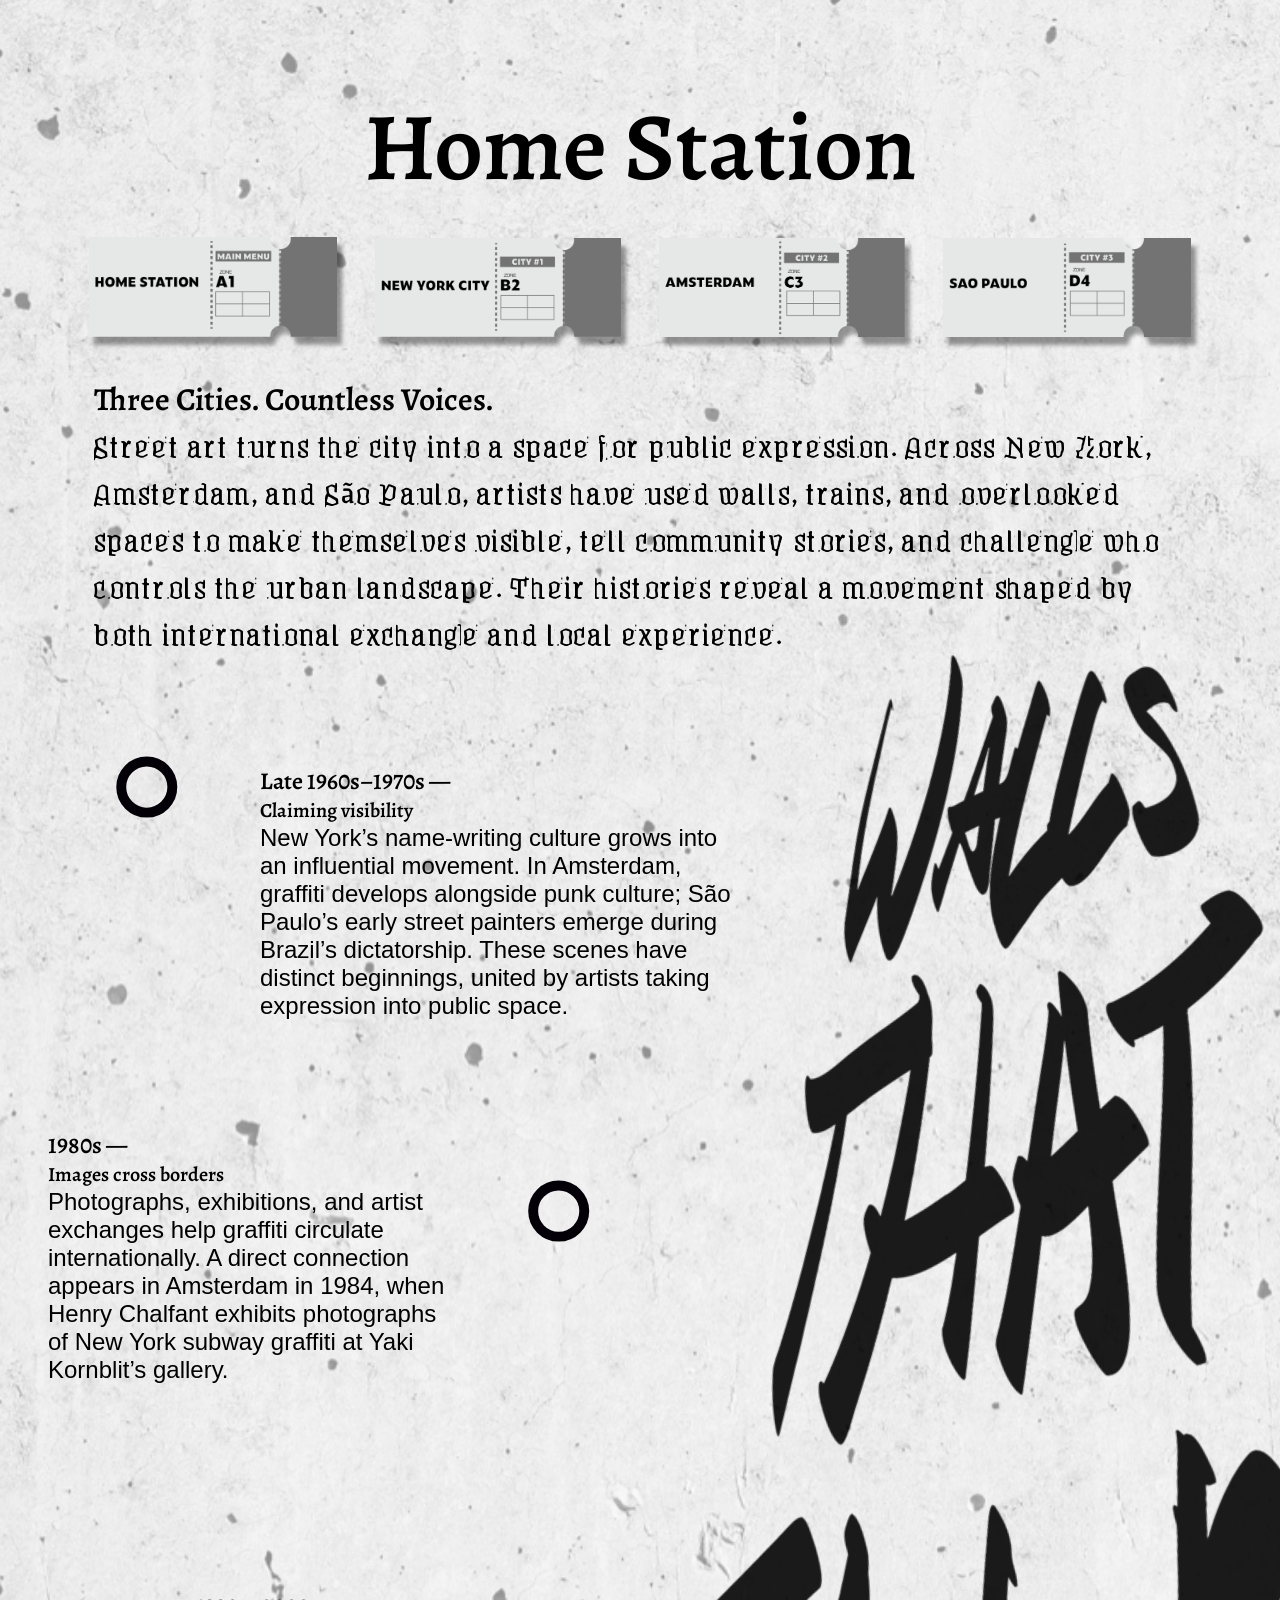
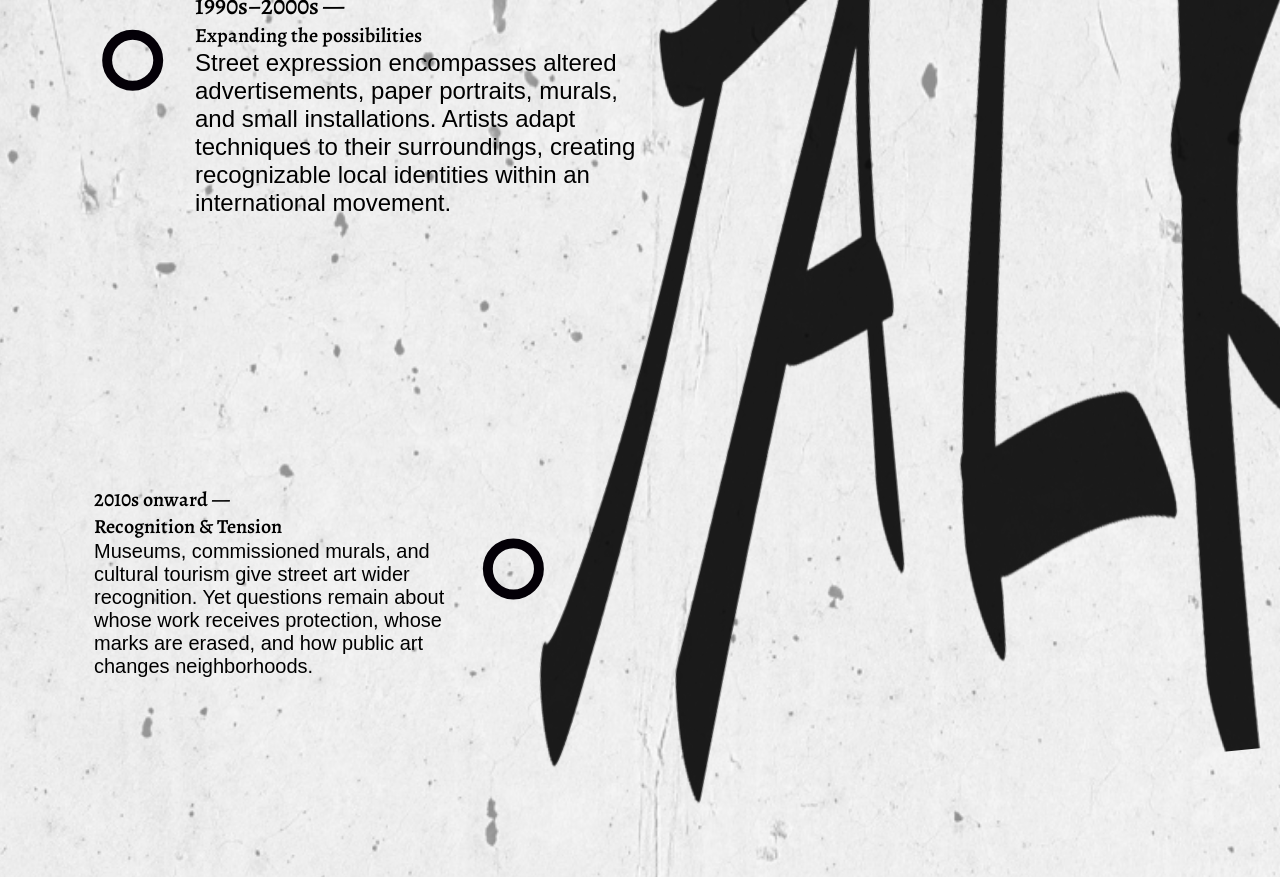
==== index.html @ 183550a3 "Walls That Talk site Four pages built from the Figma design (Home Station, New York City, Amsterdam," ====
<!DOCTYPE html>
<html lang="en">
<head>
<meta charset="UTF-8">
<meta name="viewport" content="width=device-width, initial-scale=1.0">
<title>Home Station — Walls That Talk</title>
<meta name="description" content="Walls That Talk — street art histories across New York, Amsterdam, and São Paulo.">
<script>try{if(sessionStorage.getItem("wtt-arrive"))document.documentElement.classList.add("wtt-arriving")}catch(e){}</script>
<link rel="preconnect" href="https://fonts.googleapis.com">
<link rel="preconnect" href="https://fonts.gstatic.com" crossorigin>
<link href="https://fonts.googleapis.com/css2?family=Alegreya:wght@600&family=Grenze+Gotisch&display=swap" rel="stylesheet">
<link rel="stylesheet" href="wtt.css?v=6">
</head>
<body>


<main class="wtt-canvas wtt-page--home" style="--frame-h:2477">
  <img class="wtt-bg" src="images/concrete.jpg" alt="">

  <div class="wtt-tag" style="--x:-62;--y:593.13" aria-hidden="true">
    <img src="images/walls-that-talk.png" alt="">
  </div>

  <h1 class="wtt-title" style="--y:81">Home Station</h1>

  <nav class="wtt-tickets" style="--y:219;--shadow:5px 8px 2px rgba(0,0,0,.39)" aria-label="Stations">
    <ol class="wtt-ticket-list">
      <li><a href="index.html" aria-current="page"><img src="images/ticket-1.png" alt="Home Station — A1" width="248" height="100"></a></li>
      <li><a href="new-york.html"><img src="images/ticket-3.png" alt="New York City — City #1, B2" width="248" height="100"></a></li>
      <li><a href="amsterdam.html"><img src="images/ticket-2.png" alt="Amsterdam — City #2, C3" width="248" height="100"></a></li>
      <li><a href="sao-paulo.html"><img src="images/ticket-4.png" alt="Sao Paulo — City #3, D4" width="248" height="100"></a></li>
    </ol>
  </nav>

  <section class="wtt-intro">
    <h2>Three Cities. Countless Voices.</h2>
    <p>Street art turns the city into a space for public expression. Across New York, Amsterdam, and São Paulo, artists have used walls, trains, and overlooked spaces to make themselves visible, tell community stories, and challenge who controls the urban landscape. Their histories reveal a movement shaped by both international exchange and local experience.</p>
  </section>

  <div class="wtt-timeline-anim wtt-pos" style="--x:-651;--y:738.7;--w:2721" aria-hidden="true"></div>

  <article class="wtt-event wtt-pos" style="--x:260;--y:765;--w:490">
    <h3>Late 1960s–1970s —</h3>
    <h4>Claiming visibility</h4>
    <p>New York’s name-writing culture grows into an influential movement. In Amsterdam, graffiti develops alongside punk culture; São Paulo’s early street painters emerge during Brazil’s dictatorship. These scenes have distinct beginnings, united by artists taking expression into public space.</p>
  </article>

  <article class="wtt-event wtt-pos" style="--x:48;--y:1129;--w:401">
    <h3>1980s —</h3>
    <h4>Images cross borders</h4>
    <p>Photographs, exhibitions, and artist exchanges help graffiti circulate internationally. A direct connection appears in Amsterdam in 1984, when Henry Chalfant exhibits photographs of New York subway graffiti at Yaki Kornblit’s gallery.</p>
  </article>

  <article class="wtt-event wtt-pos" style="--x:195;--y:1590;--w:445">
    <h3>1990s–2000s —</h3>
    <h4>Expanding the possibilities</h4>
    <p>Street expression encompasses altered advertisements, paper portraits, murals, and small installations. Artists adapt techniques to their surroundings, creating recognizable local identities within an international movement.</p>
  </article>

  <article class="wtt-event wtt-pos" style="--x:94;--y:2086;--w:355;--h3:20;--p:20">
    <h3>2010s onward —</h3>
    <h4>Recognition &amp; Tension</h4>
    <p>Museums, commissioned murals, and cultural tourism give street art wider recognition. Yet questions remain about whose work receives protection, whose marks are erased, and how public art changes neighborhoods.</p>
  </article>
</main>

<script src="vendor/lottie.min.js"></script>
<script src="wtt.js?v=1"></script>
</body>
</html>
---- wtt.css ----
/* ==========================================================
   Walls That Talk — a three-city street art site
   Built from the Figma file. On wide screens each page is laid
   out on the 1280px design frame and scales with the window;
   on phones the same content reflows into a readable column.
   ========================================================== */

@font-face {
  font-family: "Gevinson Gothic Study";
  src: local("Gevinson Gothic Study"), local("GevinsonGothicStudy-Regular"),
       url("fonts/GevinsonGothicStudy-Regular.ttf") format("truetype");
  font-display: swap;
}

/* Idiqlat where it's installed (it's an optional macOS font); the face is declared
   at 600 so the Alegreya SemiBold fallback matches the Figma weight elsewhere */
@font-face {
  font-family: "WTT Display";
  src: local("Idiqlat"), local("Idiqlat-Regular");
  font-weight: 600;
}

:root {
  --wtt-ink: #000;
  --wtt-display: "WTT Display", "Alegreya", Georgia, serif;
  --wtt-gothic: "Gevinson Gothic Study", "Grenze Gotisch", serif;
  --wtt-sans: Helvetica, Arial, sans-serif;
}

*, *::before, *::after { box-sizing: border-box; }

html { -webkit-text-size-adjust: 100%; }

body {
  margin: 0;
  color: var(--wtt-ink);
  font-family: var(--wtt-sans);
  background: #fff;
  overflow-x: hidden;
}

.wtt-back {
  position: fixed;
  top: 0.75rem;
  left: 0.75rem;
  z-index: 10;
  padding: 0.4rem 0.7rem;
  background: rgba(255, 255, 255, 0.85);
  font: 700 0.72rem/1 var(--wtt-sans);
  letter-spacing: 0.08em;
  text-transform: uppercase;
  text-decoration: none;
  color: inherit;
}
.wtt-back:hover, .wtt-back:focus-visible { text-decoration: underline; }

/* ---------- Design frame ---------- */

/* 1 design px = var(--u); positions come from the Figma frame */
.wtt-canvas {
  --u: calc(100cqw / 1280);
  container-type: inline-size;
  position: relative;
  width: 100%;
  max-width: 1280px;
  margin: 0 auto;
  aspect-ratio: 1280 / var(--frame-h);
  overflow: hidden;
  background: #fff;
}

.wtt-canvas > * { position: absolute; margin: 0; }

.wtt-pos {
  left: calc(var(--x) * var(--u));
  top: calc(var(--y) * var(--u));
  width: calc(var(--w) * var(--u));
}

/* Concrete photo behind Home (opacity matches Figma) */
.wtt-bg {
  left: calc(-824 * var(--u));
  top: calc(-232 * var(--u));
  width: calc(4096 * var(--u));
  height: calc(2731 * var(--u));
  object-fit: cover;
  opacity: 0.46;
  pointer-events: none;
}

/* NYC: the same photo turned portrait, with the graffiti wall darkened in */
.wtt-bg--nyc {
  left: calc(-200 * var(--u));
  top: calc(1.15 * var(--u));
  width: calc(1638 * var(--u));
  height: calc(2456.7 * var(--u));
  opacity: 1;
  overflow: hidden;
}
.wtt-bg--nyc img {
  position: absolute;
  left: 50%;
  top: 50%;
  width: calc(2456.7 * var(--u));
  height: calc(1638 * var(--u));
  object-fit: cover;
  transform: translate(-50%, -50%) rotate(90deg);
}

.wtt-graffiti {
  left: calc(-163 * var(--u));
  top: calc(-16.25 * var(--u));
  width: calc(1643 * var(--u));
  height: calc(2539.5 * var(--u));
  object-fit: cover;
  mix-blend-mode: darken;
  opacity: 0.37;
  pointer-events: none;
}

.wtt-title {
  left: calc(62 * var(--u));
  right: calc(62 * var(--u));
  top: calc(var(--y) * var(--u));
  font: 600 calc(96 * var(--u))/normal var(--wtt-display);
  text-align: center;
}

/* ---------- Ticket navigation ---------- */

.wtt-tickets {
  left: calc(89 * var(--u));
  right: calc(89 * var(--u));
  top: calc(var(--y) * var(--u));
  filter: drop-shadow(var(--shadow));
}
.wtt-ticket-list {
  display: flex;
  justify-content: center;
  align-items: center;
  gap: calc(38 * var(--u));
  margin: 0;
  padding: calc(18 * var(--u)) 0;
  list-style: none;
}
.wtt-ticket-list li { display: block; }
.wtt-tickets a { display: block; transition: transform 0.2s ease; }
.wtt-tickets a:hover, .wtt-tickets a:focus-visible { transform: translateY(-4px); }
.wtt-tickets a:focus-visible { outline: 3px solid #a0f; outline-offset: 3px; }
.wtt-tickets img { display: block; width: calc(248 * var(--u)); height: calc(100 * var(--u)); object-fit: cover; }
.wtt-ticket-list li:nth-child(2) img,
.wtt-ticket-list li:nth-child(3) img { width: calc(246 * var(--u)); height: calc(99 * var(--u)); }
.wtt-ticket-list li:nth-child(4) img { height: calc(99 * var(--u)); }

/* ---------- Copy ---------- */

.wtt-intro {
  left: calc(94 * var(--u));
  right: calc(89 * var(--u));
  top: calc(377 * var(--u));
}
.wtt-intro h2 { margin: 0; font: 600 calc(32 * var(--u))/normal var(--wtt-display); }
.wtt-intro p { margin: 0; font: 400 calc(32 * var(--u))/normal var(--wtt-gothic); }

.wtt-event h3,
.wtt-event h4 { margin: 0; font: 600 calc(var(--h3, 24) * var(--u))/normal var(--wtt-display); }
.wtt-event h4 { font-size: calc(var(--h4, 20) * var(--u)); }
.wtt-event p { margin: 0; font: 400 calc(var(--p, 24) * var(--u))/normal var(--wtt-sans); }

.wtt-page--nyc .wtt-event { --h3: 48; --h4: 40; }
.wtt-page--nyc .wtt-event p { font-weight: 700; }

/* ---------- Timeline (Line moving.json, scrubbed by scroll) ---------- */

.wtt-timeline-anim { aspect-ratio: 1920 / 1080; pointer-events: none; }
.wtt-timeline-anim svg { display: block; }

/* ---------- Page change (train.json) ---------- */

.wtt-train {
  position: fixed;
  inset: 0;
  z-index: 100;
  pointer-events: none;
}
.wtt-train svg { display: block; }
.wtt-arriving .wtt-canvas, .wtt-arriving .wtt-back { visibility: hidden; }

/* ---------- "Walls That Talk" lettering ---------- */

/* Box from Figma (1512.49 × 1868.35); artwork turned -5.61° inside it */
.wtt-tag {
  left: calc(var(--x) * var(--u));
  top: calc(var(--y) * var(--u));
  width: calc(1512.49 * var(--u));
  height: calc(1868.35 * var(--u));
  pointer-events: none;
}
.wtt-tag img {
  position: absolute;
  left: 50%;
  top: 50%;
  width: calc(1348.3 * var(--u));
  height: calc(1744.8 * var(--u));
  object-fit: cover;
  opacity: 0.89;
  transform: translate(-50%, -50%) rotate(-5.61deg);
}

/* Stacking order follows the Figma layers */
.wtt-bg, .wtt-graffiti { z-index: 0; }
.wtt-tag { z-index: 1; }
.wtt-timeline-anim, .wtt-event, .wtt-intro, .wtt-title, .wtt-tickets { z-index: 2; }

/* ---------- Phones: reflow into a column ---------- */

@media (max-width: 760px) {
  .wtt-canvas {
    --u: 1px;
    aspect-ratio: auto;
    min-height: 100vh;
    padding: 3.25rem 1rem 4rem;
    display: flex;
    flex-direction: column;
  }
  .wtt-title { order: -1; }
  .wtt-back { position: absolute; }
  .wtt-canvas > * { position: relative; left: auto; right: auto; top: auto; width: auto; }

  .wtt-bg, .wtt-bg--nyc, .wtt-graffiti, .wtt-tag { position: absolute; }
  .wtt-bg, .wtt-graffiti { inset: 0; width: 100%; height: 100%; }
  .wtt-bg--nyc { inset: 0; width: 100%; height: 100%; }
  .wtt-bg--nyc img { width: 100%; height: 100%; transform: none; left: 0; top: 0; }

  .wtt-title { font-size: 2.6rem; margin-bottom: 0.75rem; }

  .wtt-ticket-list {
    display: grid;
    grid-template-columns: repeat(2, minmax(0, 1fr));
    gap: 0.75rem;
    padding: 0;
  }
  .wtt-tickets img,
  .wtt-ticket-list li:nth-child(n) img { width: 100%; height: auto; aspect-ratio: 248 / 100; }

  .wtt-intro { margin: 1.75rem 0 2.25rem; }
  .wtt-page--nyc .wtt-tickets { margin-bottom: 2.25rem; }
  .wtt-intro h2 { font-size: 1.35rem; }
  .wtt-intro p { font-size: 1.15rem; }

  .wtt-timeline-anim, .wtt-desk { display: none; }

  .wtt-event {
    margin: 0 0 1.75rem 1.9rem;
    padding: 0.85rem 1rem;
    background: rgba(255, 255, 255, 0.78);
  }
  .wtt-event::before {
    content: "";
    position: absolute;
    top: 0.9rem;
    left: -1.9rem;
    width: 20px;
    height: 20px;
    border-radius: 50%;
    background: #a0f;
  }
  .wtt-event::after {
    content: "";
    position: absolute;
    top: 0.9rem;
    bottom: -2.65rem;
    left: calc(-1.9rem + 8px);
    width: 4px;
    background: #b300ff;
    z-index: -1;
  }
  .wtt-event:last-of-type::after { display: none; }
  .wtt-event h3, .wtt-page--nyc .wtt-event h3 { font-size: 1.3rem; }
  .wtt-event h4, .wtt-page--nyc .wtt-event h4 { font-size: 1.1rem; }
  .wtt-event p, .wtt-page--nyc .wtt-event p { font-size: 1rem; }

  .wtt-tag { top: 18rem; left: 30%; width: 90vw; height: 112vw; opacity: 0.3; }
  .wtt-tag img { width: 80vw; height: 103vw; }
  .wtt-page--plain .wtt-tag { position: relative; left: 0; top: auto; width: 100%; height: 125vw; margin-top: 1rem; opacity: 1; }
  .wtt-page--plain .wtt-tag img { width: 89%; height: 115vw; }
}

@media (prefers-reduced-motion: reduce) {
  .wtt-tickets a { transition: none; }
}

/* The `font` shorthand resets numerals, so ask for lining figures afterwards */
.wtt-title, .wtt-intro h2, .wtt-event h3, .wtt-event h4 { font-variant-numeric: lining-nums; }
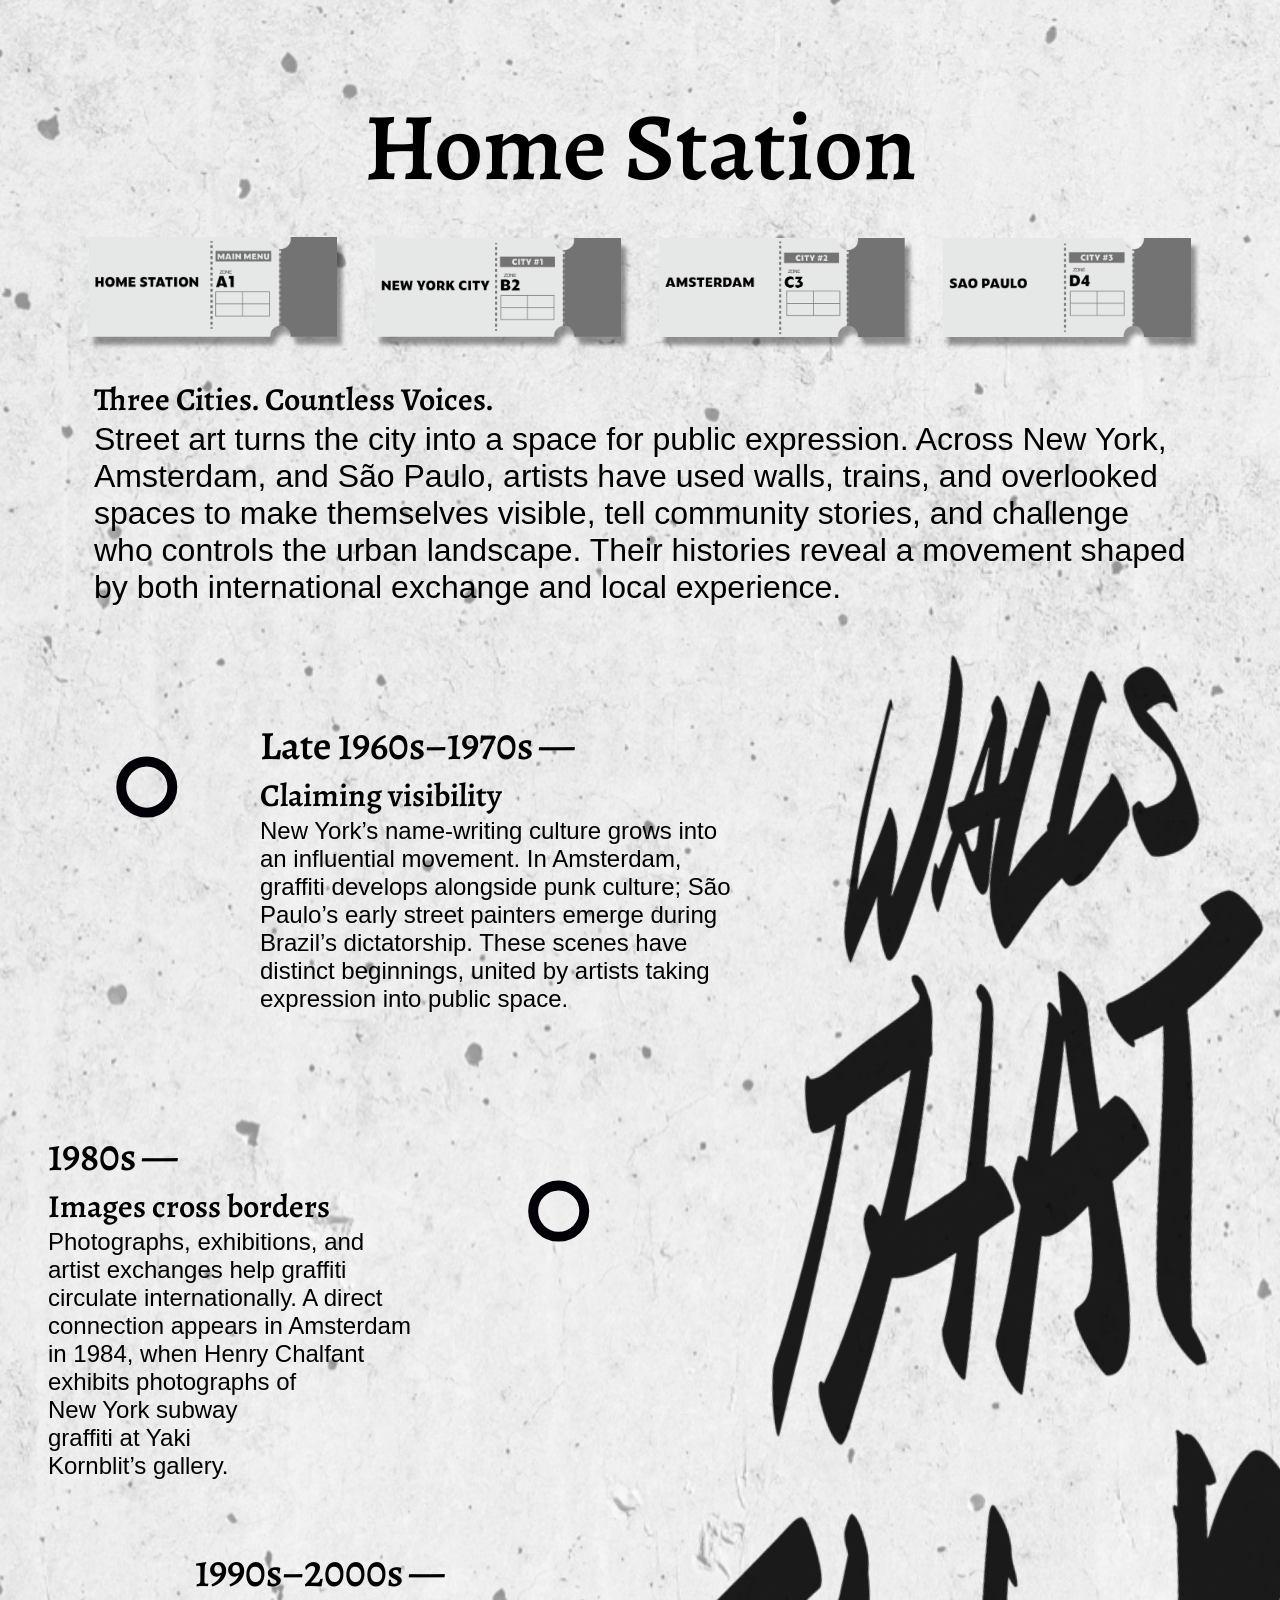
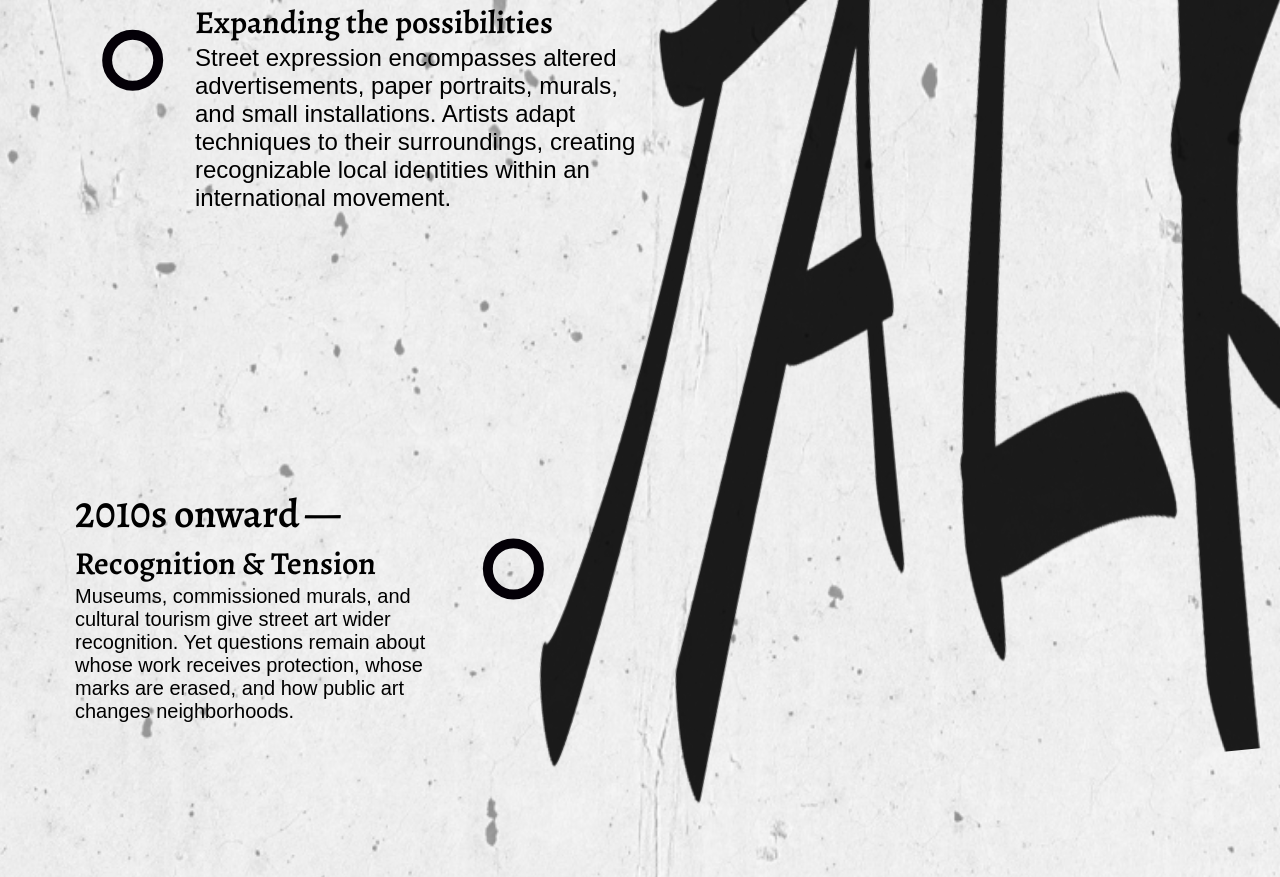
==== commit 71be54a0: "Apply latest Figma edits to Home, New York and Sao Paulo Co-Authored-By: Claude Opus 5.5 <noreply@an" ====
--- a/index.html
+++ b/index.html
@@ -9,7 +9,7 @@
 <link rel="preconnect" href="https://fonts.googleapis.com">
 <link rel="preconnect" href="https://fonts.gstatic.com" crossorigin>
 <link href="https://fonts.googleapis.com/css2?family=Alegreya:wght@600&family=Grenze+Gotisch&display=swap" rel="stylesheet">
-<link rel="stylesheet" href="wtt.css?v=6">
+<link rel="stylesheet" href="wtt.css?v=11">
 </head>
 <body>
 
@@ -39,25 +39,25 @@
 
   <div class="wtt-timeline-anim wtt-pos" style="--x:-651;--y:738.7;--w:2721" aria-hidden="true"></div>
 
-  <article class="wtt-event wtt-pos" style="--x:260;--y:765;--w:490">
+  <article class="wtt-event wtt-pos" style="--x:260;--y:718;--w:490">
     <h3>Late 1960s–1970s —</h3>
     <h4>Claiming visibility</h4>
     <p>New York’s name-writing culture grows into an influential movement. In Amsterdam, graffiti develops alongside punk culture; São Paulo’s early street painters emerge during Brazil’s dictatorship. These scenes have distinct beginnings, united by artists taking expression into public space.</p>
   </article>
 
-  <article class="wtt-event wtt-pos" style="--x:48;--y:1129;--w:401">
+  <article class="wtt-event wtt-pos" style="--x:48;--y:1129;--w:373">
     <h3>1980s —</h3>
     <h4>Images cross borders</h4>
-    <p>Photographs, exhibitions, and artist exchanges help graffiti circulate internationally. A direct connection appears in Amsterdam in 1984, when Henry Chalfant exhibits photographs of New York subway graffiti at Yaki Kornblit’s gallery.</p>
+    <p>Photographs, exhibitions, and artist exchanges help graffiti circulate internationally. A direct connection appears in Amsterdam in 1984, when Henry Chalfant exhibits photographs of <br class="wtt-desk">New York subway<br class="wtt-desk">graffiti at Yaki <br class="wtt-desk">Kornblit’s gallery.</p>
   </article>
 
-  <article class="wtt-event wtt-pos" style="--x:195;--y:1590;--w:445">
+  <article class="wtt-event wtt-pos" style="--x:195;--y:1545;--w:445">
     <h3>1990s–2000s —</h3>
     <h4>Expanding the possibilities</h4>
     <p>Street expression encompasses altered advertisements, paper portraits, murals, and small installations. Artists adapt techniques to their surroundings, creating recognizable local identities within an international movement.</p>
   </article>
 
-  <article class="wtt-event wtt-pos" style="--x:94;--y:2086;--w:355;--h3:20;--p:20">
+  <article class="wtt-event wtt-pos" style="--x:75;--y:2086;--w:374;--p:20">
     <h3>2010s onward —</h3>
     <h4>Recognition &amp; Tension</h4>
     <p>Museums, commissioned murals, and cultural tourism give street art wider recognition. Yet questions remain about whose work receives protection, whose marks are erased, and how public art changes neighborhoods.</p>
--- a/wtt.css
+++ b/wtt.css
@@ -157,18 +157,75 @@
 .wtt-intro {
   left: calc(94 * var(--u));
   right: calc(89 * var(--u));
-  top: calc(377 * var(--u));
+  top: calc(var(--y, 377) * var(--u));
 }
 .wtt-intro h2 { margin: 0; font: 600 calc(32 * var(--u))/normal var(--wtt-display); }
-.wtt-intro p { margin: 0; font: 400 calc(32 * var(--u))/normal var(--wtt-gothic); }
+.wtt-intro p { margin: 0; font: 400 calc(32 * var(--u))/normal var(--wtt-sans); }
 
 .wtt-event h3,
-.wtt-event h4 { margin: 0; font: 600 calc(var(--h3, 24) * var(--u))/normal var(--wtt-display); }
-.wtt-event h4 { font-size: calc(var(--h4, 20) * var(--u)); }
+.wtt-event h4 { margin: 0; font: 600 calc(var(--h3, 40) * var(--u))/normal var(--wtt-display); }
+.wtt-event h4 { font-size: calc(var(--h4, 32) * var(--u)); }
 .wtt-event p { margin: 0; font: 400 calc(var(--p, 24) * var(--u))/normal var(--wtt-sans); }
 
-.wtt-page--nyc .wtt-event { --h3: 48; --h4: 40; }
-.wtt-page--nyc .wtt-event p { font-weight: 700; }
+.wtt-page--nyc .wtt-event,
+.wtt-page--city .wtt-event { --h3: 48; --h4: 40; }
+.wtt-page--nyc .wtt-event p,
+.wtt-page--city .wtt-event p { font-weight: 700; }
+/* A blank line between the subheading and the paragraph (as in Figma) */
+.wtt-event--spaced p { margin-top: calc(28 * var(--u)); }
+
+/* Amsterdam / São Paulo intro and closing: large serif heading, plain sans body */
+.wtt-intro--city h2 { font-size: calc(64 * var(--u)); }
+.wtt-intro--city p { font: 400 calc(40 * var(--u))/normal var(--wtt-sans); }
+
+/* ---------- Photo on a timeline stop (hover or focus the dot) ---------- */
+
+/* Sits over the animated dot; offsets are from the event's top-left in design px */
+.wtt-event:has(.wtt-stop) { z-index: 3; }
+.wtt-stop {
+  position: absolute;
+  left: calc(var(--dot-x, -121) * var(--u));
+  top: calc(var(--dot-y, 37) * var(--u));
+  width: calc(48 * var(--u));
+  height: calc(48 * var(--u));
+  padding: 0;
+  border: 0;
+  border-radius: 50%;
+  background: transparent;
+  cursor: pointer;
+}
+.wtt-stop:focus-visible { outline: 3px solid #a0f; outline-offset: 4px; }
+
+.wtt-stop-photo {
+  position: absolute;
+  left: calc(100% + 18 * var(--u));
+  top: 0;
+  display: block;
+  width: calc(440 * var(--u));
+  padding: calc(10 * var(--u));
+  background: #fff;
+  box-shadow: 6px 10px 2px rgba(0, 0, 0, 0.25);
+  text-align: left;
+  opacity: 0;
+  visibility: hidden;
+  transform: rotate(-2deg) scale(0.94);
+  transform-origin: left top;
+  transition: opacity 0.2s ease, transform 0.2s ease, visibility 0.2s;
+  pointer-events: none;
+}
+.wtt-stop-photo img { display: block; width: 100%; height: auto; }
+.wtt-stop-caption {
+  display: block;
+  margin-top: calc(8 * var(--u));
+  font: 600 calc(20 * var(--u))/1.2 var(--wtt-display);
+  color: #000;
+}
+.wtt-stop:hover .wtt-stop-photo,
+.wtt-stop:focus .wtt-stop-photo {
+  opacity: 1;
+  visibility: visible;
+  transform: rotate(-2deg);
+}
 
 /* ---------- Timeline (Line moving.json, scrubbed by scroll) ---------- */
 
@@ -276,9 +333,25 @@
     z-index: -1;
   }
   .wtt-event:last-of-type::after { display: none; }
-  .wtt-event h3, .wtt-page--nyc .wtt-event h3 { font-size: 1.3rem; }
-  .wtt-event h4, .wtt-page--nyc .wtt-event h4 { font-size: 1.1rem; }
-  .wtt-event p, .wtt-page--nyc .wtt-event p { font-size: 1rem; }
+  .wtt-event h3, .wtt-page--nyc .wtt-event h3, .wtt-page--city .wtt-event h3 { font-size: 1.3rem; }
+  .wtt-event h4, .wtt-page--nyc .wtt-event h4, .wtt-page--city .wtt-event h4 { font-size: 1.1rem; }
+  .wtt-event p, .wtt-page--nyc .wtt-event p, .wtt-page--city .wtt-event p { font-size: 1rem; }
+  .wtt-event--spaced p { margin-top: 0.5rem; }
+  .wtt-intro--city h2 { font-size: 1.6rem; }
+  .wtt-intro--city p { font-size: 1.1rem; }
+
+  /* Tap the dot: the photo opens under it, across the card */
+  .wtt-stop { left: -2.1rem; top: 0.75rem; width: 24px; height: 24px; }
+  .wtt-stop-photo,
+  .wtt-stop:hover .wtt-stop-photo,
+  .wtt-stop:focus .wtt-stop-photo {
+    left: 0;
+    top: calc(100% + 8px);
+    width: min(78vw, 320px);
+    padding: 8px;
+    transform: rotate(-1.5deg);
+  }
+  .wtt-stop-caption { margin-top: 6px; font-size: 1rem; }
 
   .wtt-tag { top: 18rem; left: 30%; width: 90vw; height: 112vw; opacity: 0.3; }
   .wtt-tag img { width: 80vw; height: 103vw; }
@@ -287,7 +360,7 @@
 }
 
 @media (prefers-reduced-motion: reduce) {
-  .wtt-tickets a { transition: none; }
+  .wtt-tickets a, .wtt-stop-photo { transition: none; }
 }
 
 /* The `font` shorthand resets numerals, so ask for lining figures afterwards */
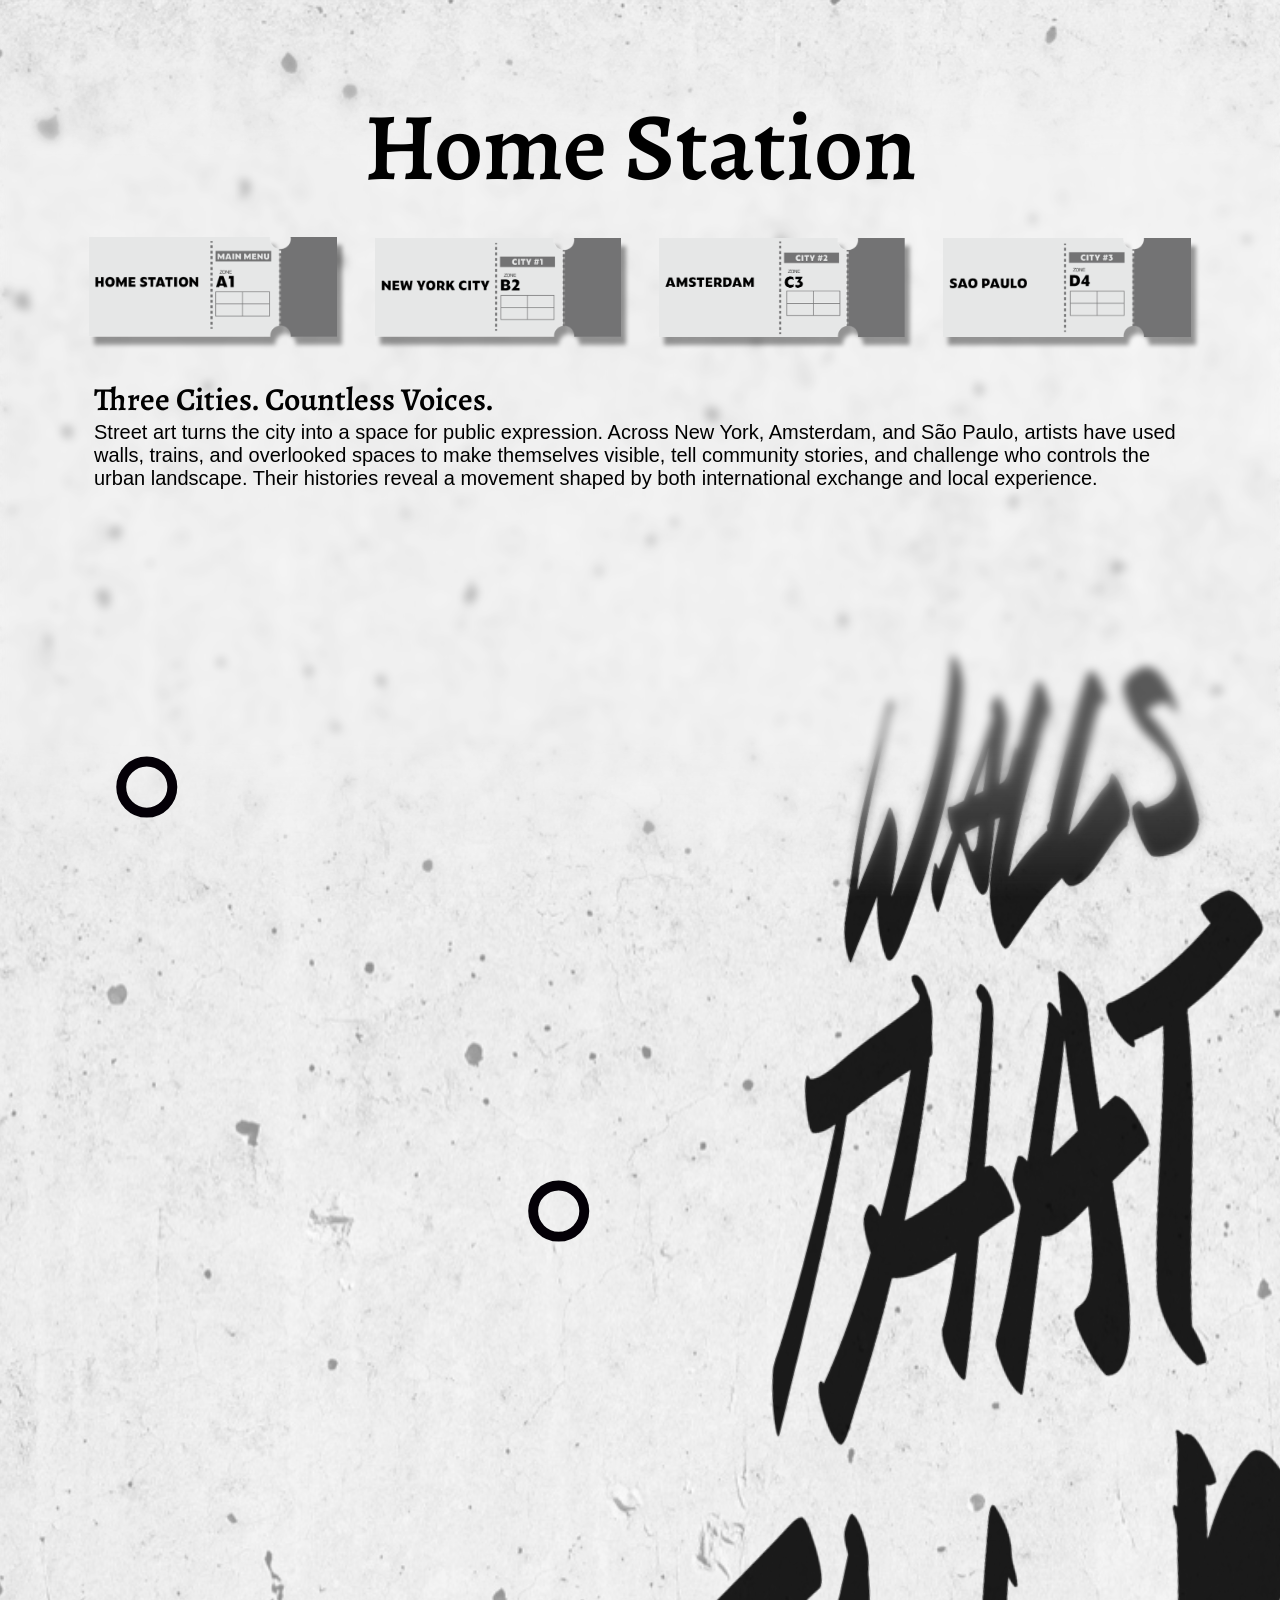
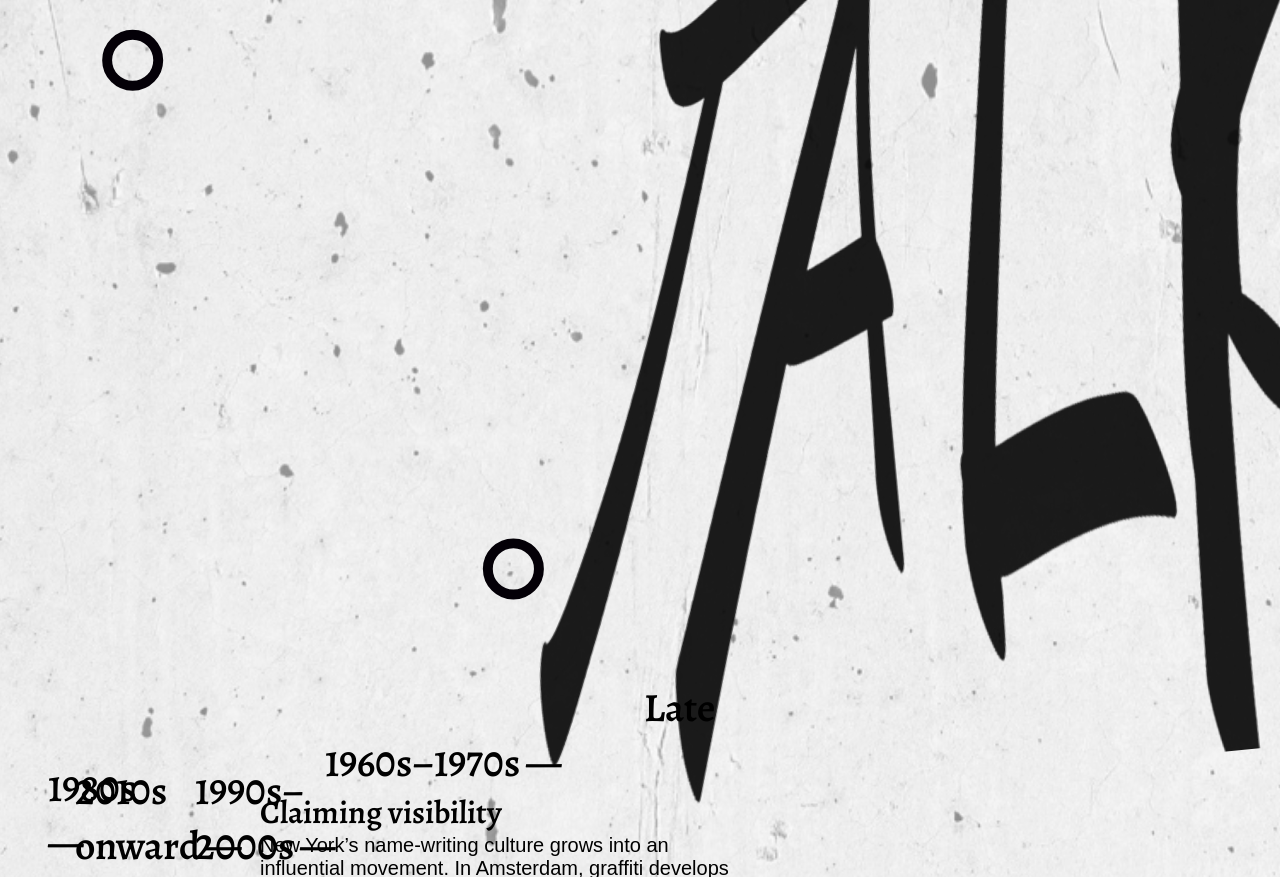
==== commit 8da083df: "Unify body text, add scrolling blur band, keep text off the line All paragraphs share one size and r" ====
--- a/index.html
+++ b/index.html
@@ -9,12 +9,13 @@
 <link rel="preconnect" href="https://fonts.googleapis.com">
 <link rel="preconnect" href="https://fonts.gstatic.com" crossorigin>
 <link href="https://fonts.googleapis.com/css2?family=Alegreya:wght@600&family=Grenze+Gotisch&display=swap" rel="stylesheet">
-<link rel="stylesheet" href="wtt.css?v=11">
+<link rel="stylesheet" href="wtt.css?v=15">
 </head>
 <body>
 
 
 <main class="wtt-canvas wtt-page--home" style="--frame-h:2477">
+  <div class="wtt-glass" aria-hidden="true"></div>
   <img class="wtt-bg" src="images/concrete.jpg" alt="">
 
   <div class="wtt-tag" style="--x:-62;--y:593.13" aria-hidden="true">
@@ -48,7 +49,7 @@
   <article class="wtt-event wtt-pos" style="--x:48;--y:1129;--w:373">
     <h3>1980s —</h3>
     <h4>Images cross borders</h4>
-    <p>Photographs, exhibitions, and artist exchanges help graffiti circulate internationally. A direct connection appears in Amsterdam in 1984, when Henry Chalfant exhibits photographs of <br class="wtt-desk">New York subway<br class="wtt-desk">graffiti at Yaki <br class="wtt-desk">Kornblit’s gallery.</p>
+    <p>Photographs, exhibitions, and artist exchanges help graffiti circulate internationally. A direct connection appears in Amsterdam in 1984, when Henry Chalfant exhibits photographs of New York subway graffiti at Yaki Kornblit’s gallery.</p>
   </article>
 
   <article class="wtt-event wtt-pos" style="--x:195;--y:1545;--w:445">
@@ -57,7 +58,7 @@
     <p>Street expression encompasses altered advertisements, paper portraits, murals, and small installations. Artists adapt techniques to their surroundings, creating recognizable local identities within an international movement.</p>
   </article>
 
-  <article class="wtt-event wtt-pos" style="--x:75;--y:2086;--w:374;--p:20">
+  <article class="wtt-event wtt-pos" style="--x:75;--y:2086;--w:374">
     <h3>2010s onward —</h3>
     <h4>Recognition &amp; Tension</h4>
     <p>Museums, commissioned murals, and cultural tourism give street art wider recognition. Yet questions remain about whose work receives protection, whose marks are erased, and how public art changes neighborhoods.</p>
@@ -65,6 +66,6 @@
 </main>
 
 <script src="vendor/lottie.min.js"></script>
-<script src="wtt.js?v=1"></script>
+<script src="wtt.js?v=3"></script>
 </body>
 </html>
--- a/wtt.css
+++ b/wtt.css
@@ -65,11 +65,27 @@
   max-width: 1280px;
   margin: 0 auto;
   aspect-ratio: 1280 / var(--frame-h);
-  overflow: hidden;
+  overflow: clip;
   background: #fff;
 }
 
 .wtt-canvas > * { position: absolute; margin: 0; }
+
+/* Soft frosted band across the page, behind the text and the line; it follows
+   the scroll (sticky) and fades out at its top and bottom edges */
+.wtt-canvas > .wtt-glass {
+  position: sticky;
+  top: 0;
+  display: block;
+  width: 100%;
+  height: 100vh;
+  background: rgba(255, 255, 255, 0.28);
+  -webkit-backdrop-filter: blur(5px);
+  backdrop-filter: blur(5px);
+  -webkit-mask-image: linear-gradient(to bottom, transparent, #000 18%, #000 82%, transparent);
+  mask-image: linear-gradient(to bottom, transparent, #000 18%, #000 82%, transparent);
+  pointer-events: none;
+}
 
 .wtt-pos {
   left: calc(var(--x) * var(--u));
@@ -160,28 +176,26 @@
   top: calc(var(--y, 377) * var(--u));
 }
 .wtt-intro h2 { margin: 0; font: 600 calc(32 * var(--u))/normal var(--wtt-display); }
-.wtt-intro p { margin: 0; font: 400 calc(32 * var(--u))/normal var(--wtt-sans); }
+/* All body text shares one size and weight */
+.wtt-intro p,
+.wtt-event p { margin: 0; font: 400 calc(20 * var(--u))/normal var(--wtt-sans); }
 
 .wtt-event h3,
 .wtt-event h4 { margin: 0; font: 600 calc(var(--h3, 40) * var(--u))/normal var(--wtt-display); }
 .wtt-event h4 { font-size: calc(var(--h4, 32) * var(--u)); }
-.wtt-event p { margin: 0; font: 400 calc(var(--p, 24) * var(--u))/normal var(--wtt-sans); }
 
 .wtt-page--nyc .wtt-event,
 .wtt-page--city .wtt-event { --h3: 48; --h4: 40; }
-.wtt-page--nyc .wtt-event p,
-.wtt-page--city .wtt-event p { font-weight: 700; }
 /* A blank line between the subheading and the paragraph (as in Figma) */
 .wtt-event--spaced p { margin-top: calc(28 * var(--u)); }
 
 /* Amsterdam / São Paulo intro and closing: large serif heading, plain sans body */
 .wtt-intro--city h2 { font-size: calc(64 * var(--u)); }
-.wtt-intro--city p { font: 400 calc(40 * var(--u))/normal var(--wtt-sans); }
 
 /* ---------- Photo on a timeline stop (hover or focus the dot) ---------- */
 
 /* Sits over the animated dot; offsets are from the event's top-left in design px */
-.wtt-event:has(.wtt-stop) { z-index: 3; }
+.wtt-event:has(.wtt-stop) { z-index: 4; }
 .wtt-stop {
   position: absolute;
   left: calc(var(--dot-x, -121) * var(--u));
@@ -267,7 +281,8 @@
 /* Stacking order follows the Figma layers */
 .wtt-bg, .wtt-graffiti { z-index: 0; }
 .wtt-tag { z-index: 1; }
-.wtt-timeline-anim, .wtt-event, .wtt-intro, .wtt-title, .wtt-tickets { z-index: 2; }
+.wtt-canvas > .wtt-glass { z-index: 2; }
+.wtt-timeline-anim, .wtt-event, .wtt-intro, .wtt-title, .wtt-tickets { z-index: 3; }
 
 /* ---------- Phones: reflow into a column ---------- */
 
@@ -303,7 +318,8 @@
   .wtt-intro { margin: 1.75rem 0 2.25rem; }
   .wtt-page--nyc .wtt-tickets { margin-bottom: 2.25rem; }
   .wtt-intro h2 { font-size: 1.35rem; }
-  .wtt-intro p { font-size: 1.15rem; }
+  .wtt-intro p { font-size: 1rem; }
+  .wtt-canvas > .wtt-glass { display: none; }
 
   .wtt-timeline-anim, .wtt-desk { display: none; }
 
@@ -338,7 +354,6 @@
   .wtt-event p, .wtt-page--nyc .wtt-event p, .wtt-page--city .wtt-event p { font-size: 1rem; }
   .wtt-event--spaced p { margin-top: 0.5rem; }
   .wtt-intro--city h2 { font-size: 1.6rem; }
-  .wtt-intro--city p { font-size: 1.1rem; }
 
   /* Tap the dot: the photo opens under it, across the card */
   .wtt-stop { left: -2.1rem; top: 0.75rem; width: 24px; height: 24px; }
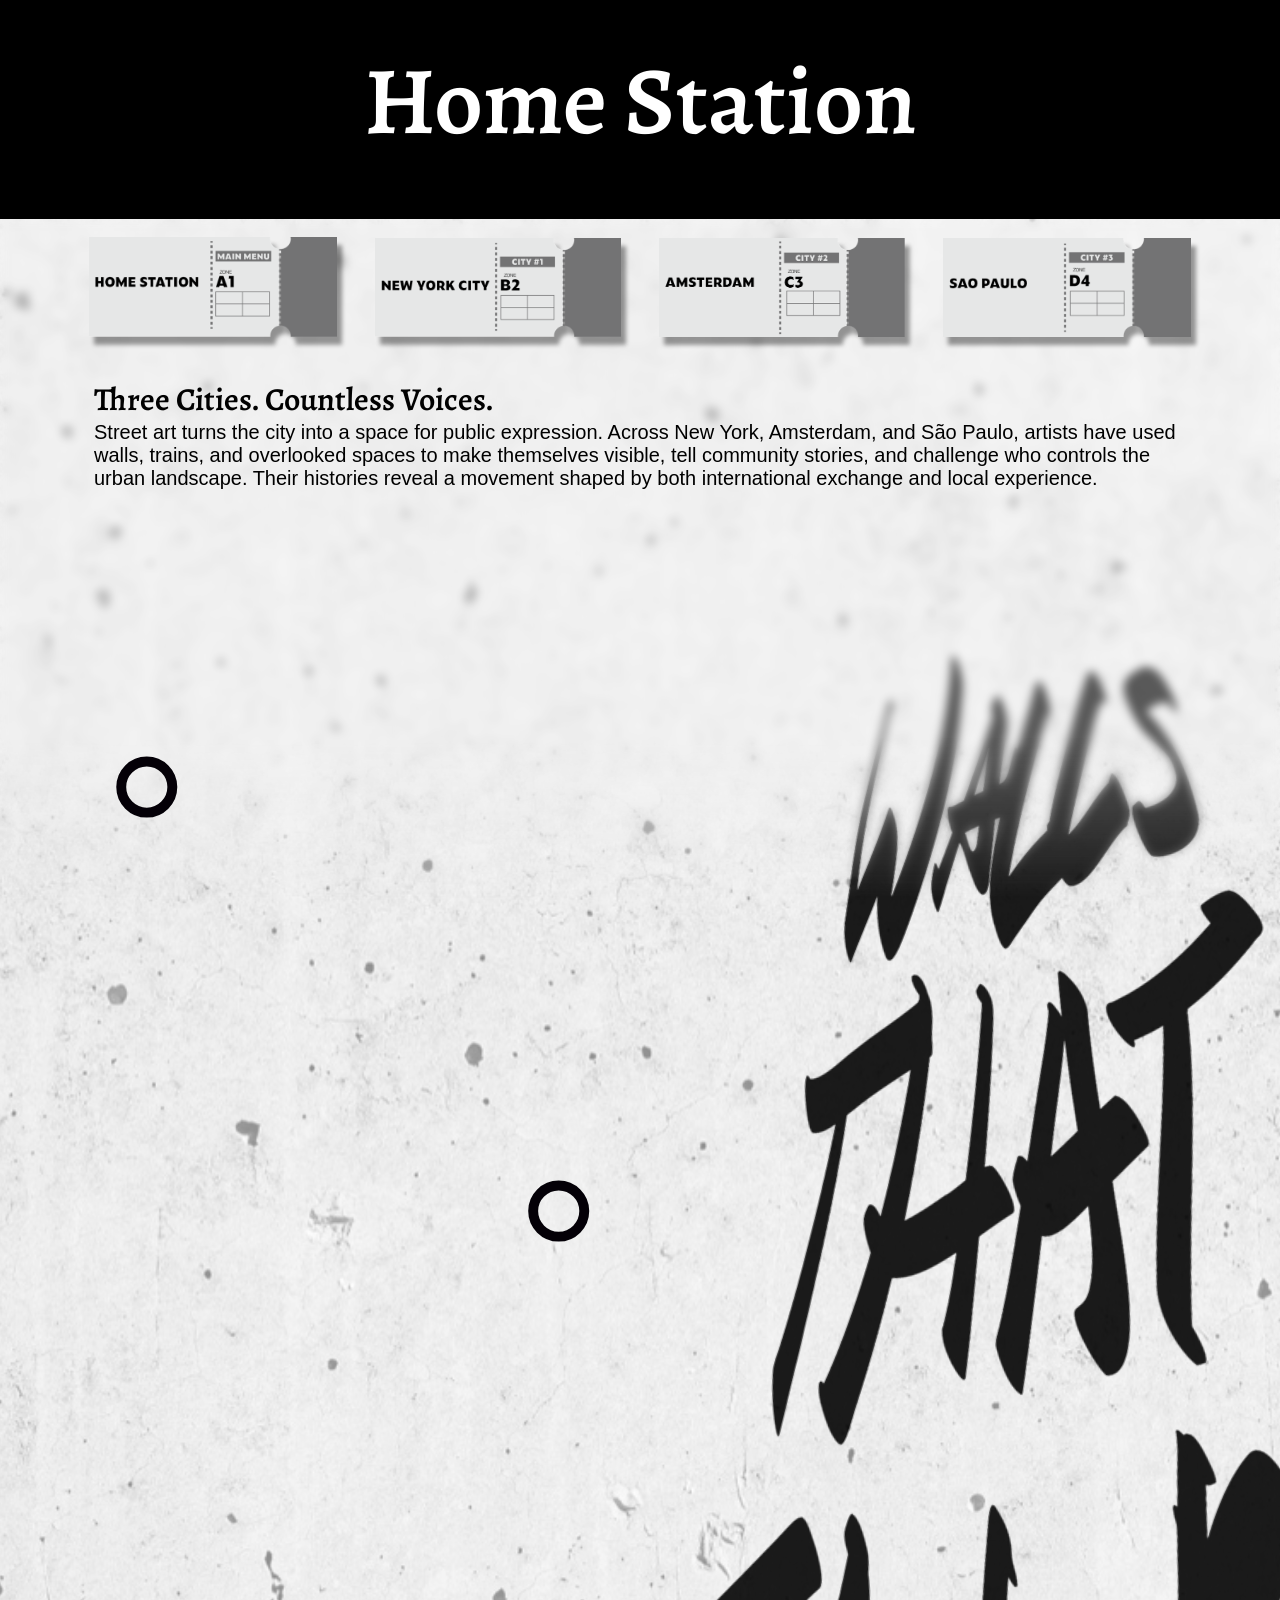
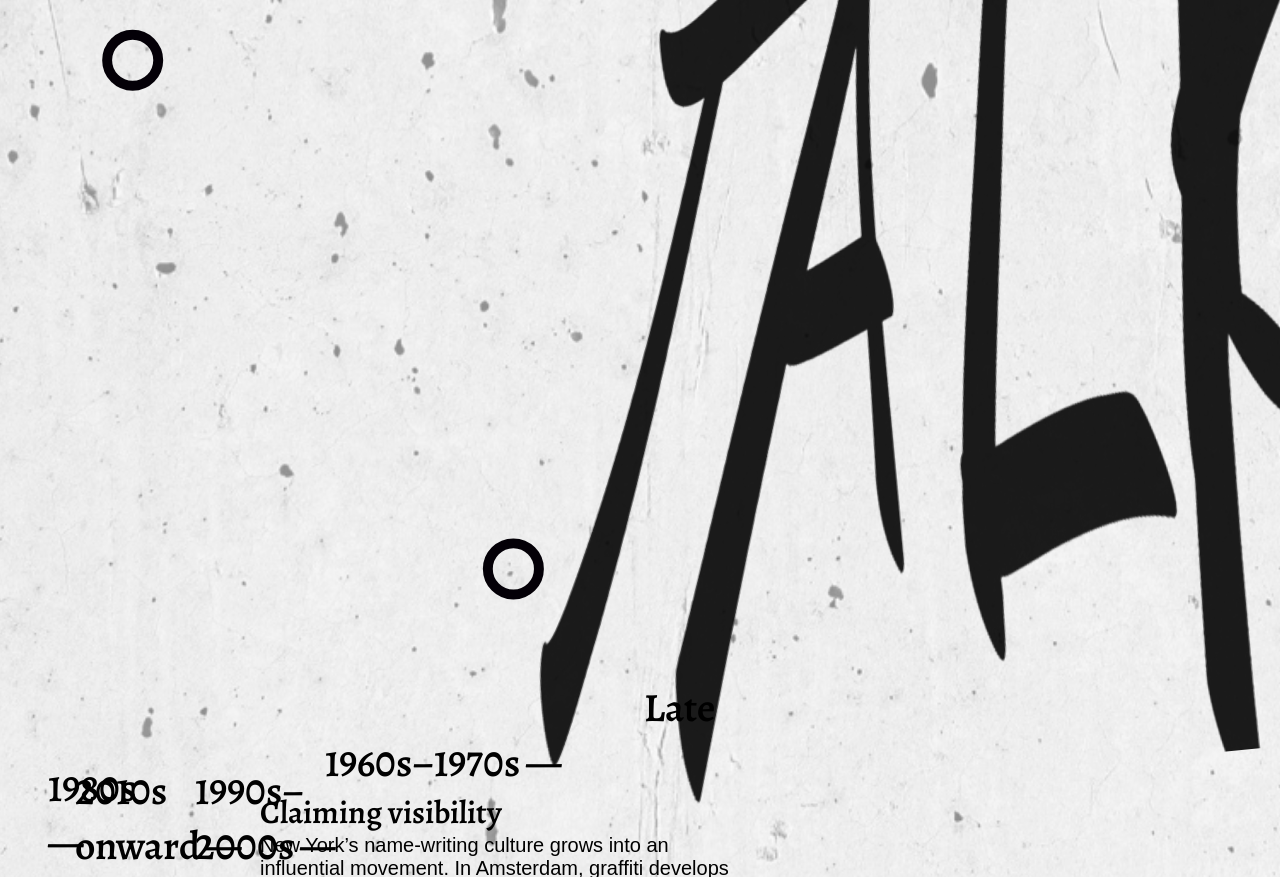
==== commit 4ab46ef0: "Add photo hovers to every timeline stop; apply latest Figma edits Photos open from each dot on New Y" ====
--- a/index.html
+++ b/index.html
@@ -9,7 +9,7 @@
 <link rel="preconnect" href="https://fonts.googleapis.com">
 <link rel="preconnect" href="https://fonts.gstatic.com" crossorigin>
 <link href="https://fonts.googleapis.com/css2?family=Alegreya:wght@600&family=Grenze+Gotisch&display=swap" rel="stylesheet">
-<link rel="stylesheet" href="wtt.css?v=15">
+<link rel="stylesheet" href="wtt.css?v=19">
 </head>
 <body>
 
@@ -22,7 +22,8 @@
     <img src="images/walls-that-talk.png" alt="">
   </div>
 
-  <h1 class="wtt-title" style="--y:81">Home Station</h1>
+  <div class="wtt-header" aria-hidden="true"></div>
+  <h1 class="wtt-title" style="--y:35">Home Station</h1>
 
   <nav class="wtt-tickets" style="--y:219;--shadow:5px 8px 2px rgba(0,0,0,.39)" aria-label="Stations">
     <ol class="wtt-ticket-list">
--- a/wtt.css
+++ b/wtt.css
@@ -134,7 +134,29 @@
   pointer-events: none;
 }
 
+/* Black header bar behind the white page title */
+.wtt-header {
+  left: 0;
+  top: calc(-3 * var(--u));
+  width: 100%;
+  height: calc(222 * var(--u));
+  background: #000;
+}
+
+/* Amsterdam / São Paulo photo backgrounds, multiplied into the white page */
+.wtt-photo-bg {
+  left: calc(var(--x) * var(--u));
+  top: calc(var(--y) * var(--u));
+  width: calc(var(--w) * var(--u));
+  height: calc(var(--h) * var(--u));
+  object-fit: cover;
+  mix-blend-mode: multiply;
+  opacity: var(--o, 1);
+  pointer-events: none;
+}
+
 .wtt-title {
+  color: #fff;
   left: calc(62 * var(--u));
   right: calc(62 * var(--u));
   top: calc(var(--y) * var(--u));
@@ -196,6 +218,9 @@
 
 /* Sits over the animated dot; offsets are from the event's top-left in design px */
 .wtt-event:has(.wtt-stop) { z-index: 4; }
+/* The entry whose photo is open sits above every other entry */
+.wtt-event:has(.wtt-stop:hover),
+.wtt-event:has(.wtt-stop:focus) { z-index: 5; }
 .wtt-stop {
   position: absolute;
   left: calc(var(--dot-x, -121) * var(--u));
@@ -215,7 +240,7 @@
   left: calc(100% + 18 * var(--u));
   top: 0;
   display: block;
-  width: calc(440 * var(--u));
+  width: calc(var(--photo-w, 440) * var(--u));
   padding: calc(10 * var(--u));
   background: #fff;
   box-shadow: 6px 10px 2px rgba(0, 0, 0, 0.25);
@@ -228,6 +253,10 @@
   pointer-events: none;
 }
 .wtt-stop-photo img { display: block; width: 100%; height: auto; }
+/* Two photos on one stop sit side by side */
+.wtt-stop-photo--pair { --photo-w: 640; }
+.wtt-stop-pair { display: flex; gap: calc(8 * var(--u)); align-items: flex-start; }
+.wtt-stop-pair img { width: 50%; }
 .wtt-stop-caption {
   display: block;
   margin-top: calc(8 * var(--u));
@@ -279,10 +308,10 @@
 }
 
 /* Stacking order follows the Figma layers */
-.wtt-bg, .wtt-graffiti { z-index: 0; }
+.wtt-bg, .wtt-graffiti, .wtt-photo-bg { z-index: 0; }
 .wtt-tag { z-index: 1; }
 .wtt-canvas > .wtt-glass { z-index: 2; }
-.wtt-timeline-anim, .wtt-event, .wtt-intro, .wtt-title, .wtt-tickets { z-index: 3; }
+.wtt-timeline-anim, .wtt-event, .wtt-intro, .wtt-header, .wtt-title, .wtt-tickets { z-index: 3; }
 
 /* ---------- Phones: reflow into a column ---------- */
 
@@ -299,8 +328,10 @@
   .wtt-back { position: absolute; }
   .wtt-canvas > * { position: relative; left: auto; right: auto; top: auto; width: auto; }
 
-  .wtt-bg, .wtt-bg--nyc, .wtt-graffiti, .wtt-tag { position: absolute; }
-  .wtt-bg, .wtt-graffiti { inset: 0; width: 100%; height: 100%; }
+  .wtt-bg, .wtt-bg--nyc, .wtt-graffiti, .wtt-photo-bg, .wtt-tag, .wtt-header { position: absolute; }
+  .wtt-bg, .wtt-graffiti, .wtt-photo-bg { inset: 0; width: 100%; height: 100%; }
+  /* The title is reordered first on phones, so keep the bar a layer below it */
+  .wtt-header { top: 0; left: 0; width: 100%; height: 7.25rem; z-index: 2; }
   .wtt-bg--nyc { inset: 0; width: 100%; height: 100%; }
   .wtt-bg--nyc img { width: 100%; height: 100%; transform: none; left: 0; top: 0; }
 
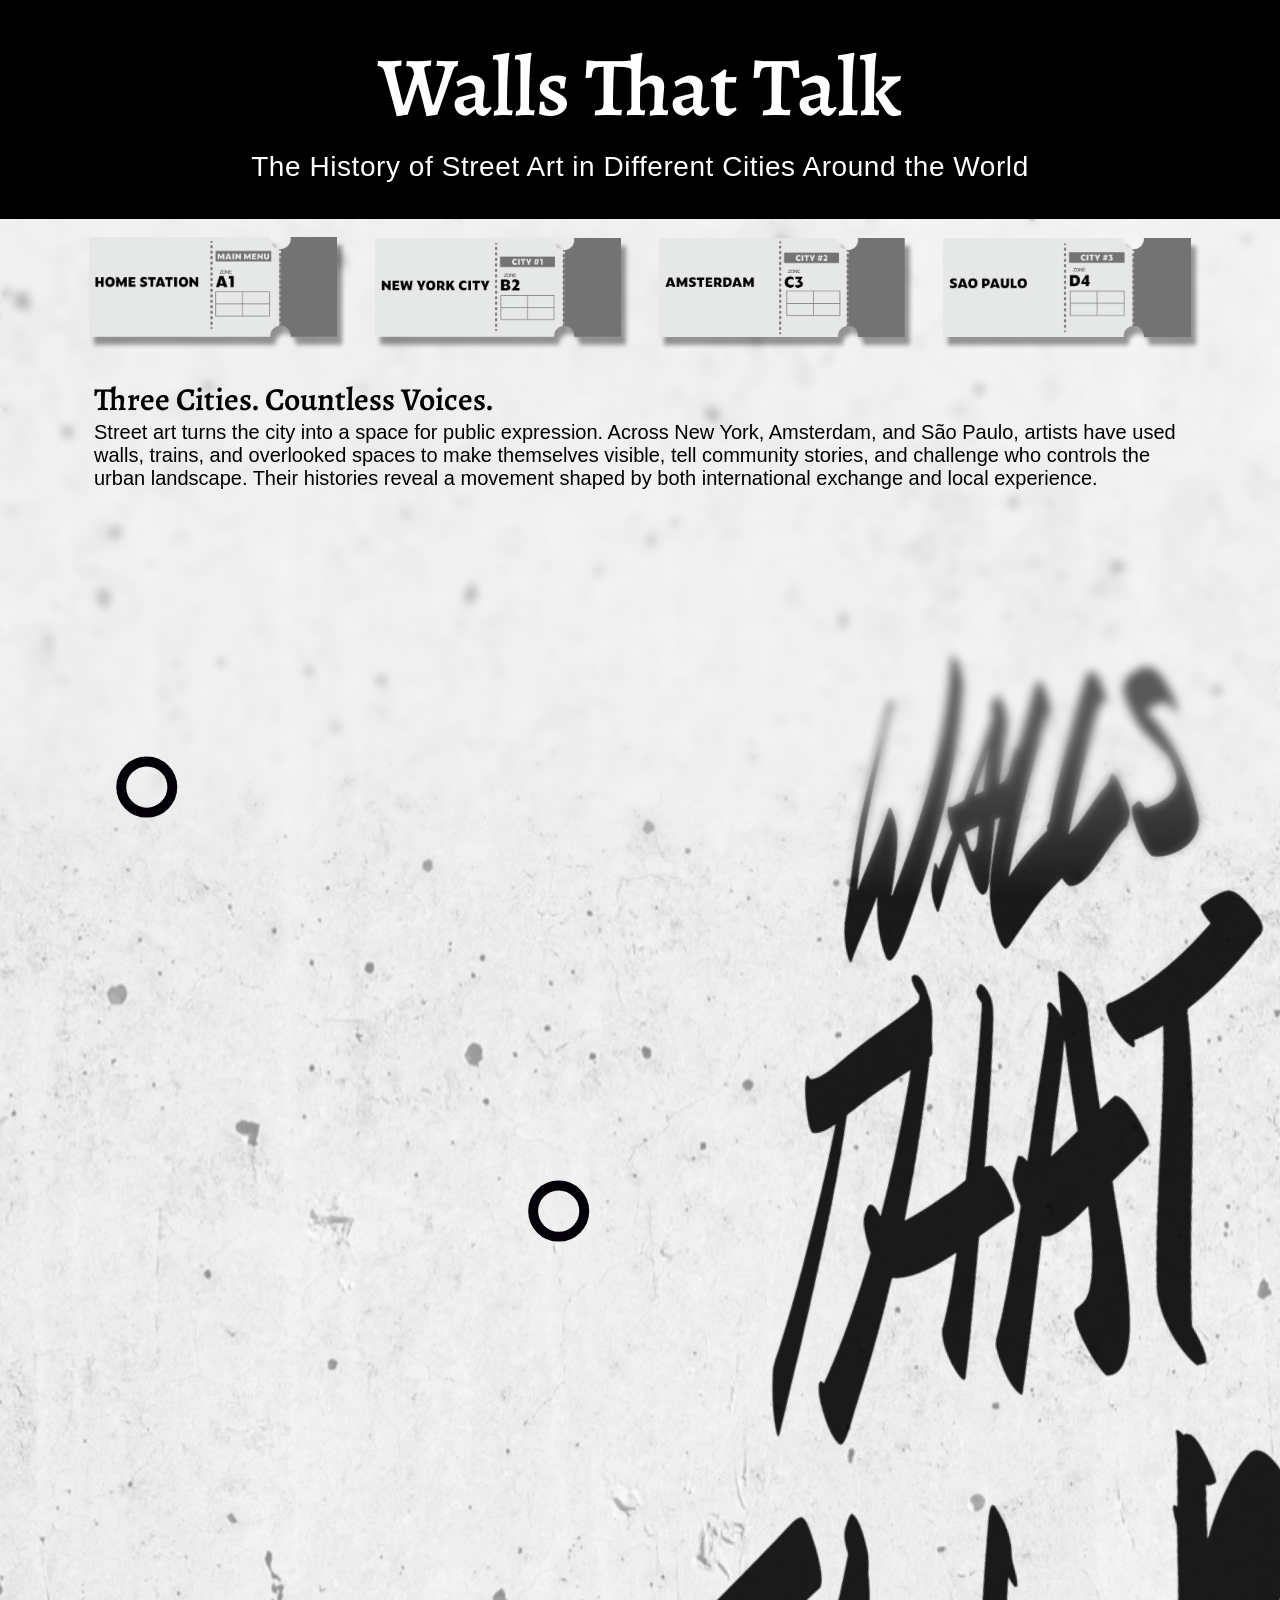
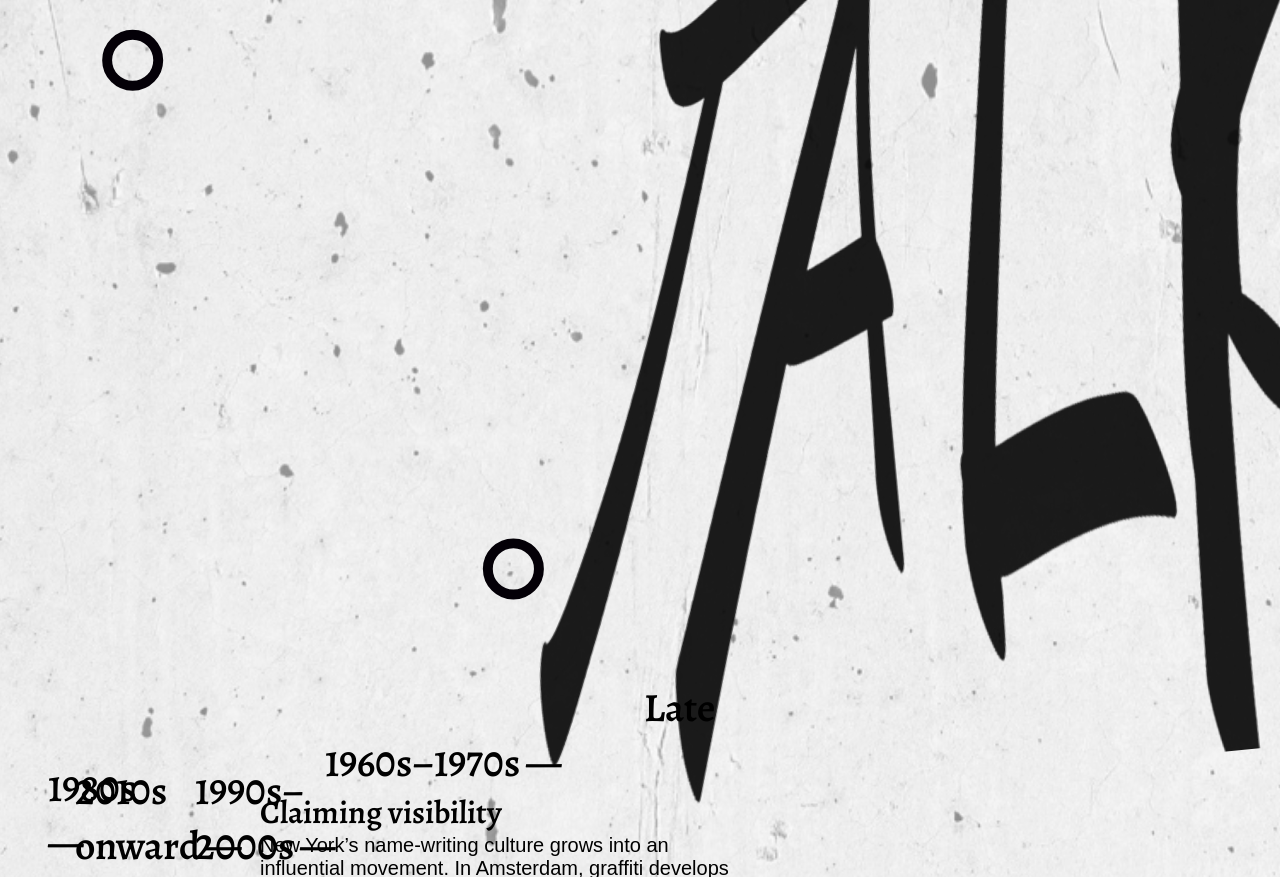
==== commit 50ce4efc: "Retitle Home to Walls That Talk with a subtitle Co-Authored-By: Claude Opus 5.5 <noreply@anthropic.c" ====
--- a/index.html
+++ b/index.html
@@ -3,13 +3,13 @@
 <head>
 <meta charset="UTF-8">
 <meta name="viewport" content="width=device-width, initial-scale=1.0">
-<title>Home Station — Walls That Talk</title>
+<title>Walls That Talk — The History of Street Art in Different Cities Around the World</title>
 <meta name="description" content="Walls That Talk — street art histories across New York, Amsterdam, and São Paulo.">
 <script>try{if(sessionStorage.getItem("wtt-arrive"))document.documentElement.classList.add("wtt-arriving")}catch(e){}</script>
 <link rel="preconnect" href="https://fonts.googleapis.com">
 <link rel="preconnect" href="https://fonts.gstatic.com" crossorigin>
 <link href="https://fonts.googleapis.com/css2?family=Alegreya:wght@600&family=Grenze+Gotisch&display=swap" rel="stylesheet">
-<link rel="stylesheet" href="wtt.css?v=19">
+<link rel="stylesheet" href="wtt.css?v=20">
 </head>
 <body>
 
@@ -23,7 +23,8 @@
   </div>
 
   <div class="wtt-header" aria-hidden="true"></div>
-  <h1 class="wtt-title" style="--y:35">Home Station</h1>
+  <h1 class="wtt-title" style="--y:30;--size:84">Walls That Talk</h1>
+  <p class="wtt-subtitle" style="--y:150">The History of Street Art in Different Cities Around the World</p>
 
   <nav class="wtt-tickets" style="--y:219;--shadow:5px 8px 2px rgba(0,0,0,.39)" aria-label="Stations">
     <ol class="wtt-ticket-list">
--- a/wtt.css
+++ b/wtt.css
@@ -160,7 +160,18 @@
   left: calc(62 * var(--u));
   right: calc(62 * var(--u));
   top: calc(var(--y) * var(--u));
-  font: 600 calc(96 * var(--u))/normal var(--wtt-display);
+  font: 600 calc(var(--size, 96) * var(--u))/normal var(--wtt-display);
+  text-align: center;
+}
+
+/* Line under the title, inside the header bar (Home) */
+.wtt-subtitle {
+  left: calc(62 * var(--u));
+  right: calc(62 * var(--u));
+  top: calc(var(--y) * var(--u));
+  color: #fff;
+  font: 400 calc(28 * var(--u))/1.2 var(--wtt-sans);
+  letter-spacing: 0.02em;
   text-align: center;
 }
 
@@ -311,7 +322,7 @@
 .wtt-bg, .wtt-graffiti, .wtt-photo-bg { z-index: 0; }
 .wtt-tag { z-index: 1; }
 .wtt-canvas > .wtt-glass { z-index: 2; }
-.wtt-timeline-anim, .wtt-event, .wtt-intro, .wtt-header, .wtt-title, .wtt-tickets { z-index: 3; }
+.wtt-timeline-anim, .wtt-event, .wtt-intro, .wtt-header, .wtt-title, .wtt-subtitle, .wtt-tickets { z-index: 3; }
 
 /* ---------- Phones: reflow into a column ---------- */
 
@@ -324,7 +335,7 @@
     display: flex;
     flex-direction: column;
   }
-  .wtt-title { order: -1; }
+  .wtt-title, .wtt-subtitle { order: -1; }
   .wtt-back { position: absolute; }
   .wtt-canvas > * { position: relative; left: auto; right: auto; top: auto; width: auto; }
 
@@ -336,6 +347,9 @@
   .wtt-bg--nyc img { width: 100%; height: 100%; transform: none; left: 0; top: 0; }
 
   .wtt-title { font-size: 2.6rem; margin-bottom: 0.75rem; }
+  .wtt-canvas:has(.wtt-subtitle) .wtt-title { margin-bottom: 0.35rem; }
+  .wtt-subtitle { font-size: 0.95rem; margin-bottom: 1.4rem; padding: 0 0.5rem; }
+  .wtt-canvas:has(.wtt-subtitle) .wtt-header { height: 10rem; }
 
   .wtt-ticket-list {
     display: grid;
